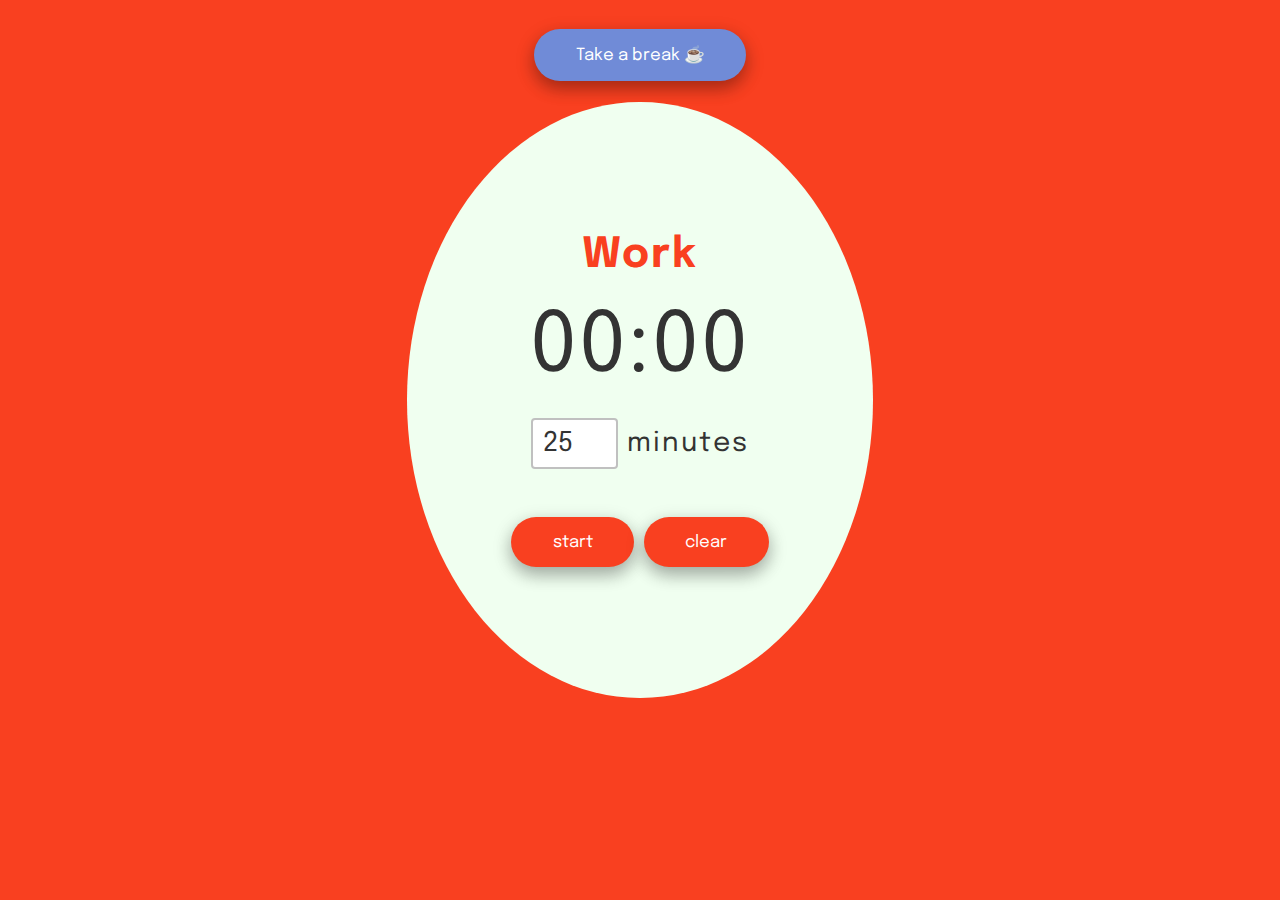
==== index.html @ 7b92fdb5 "Combine timer functions, update CSS" ====
<!DOCTYPE html>
<html lang='en'>
<head>
    <meta charset='UTF-8'>
    <meta http-equiv='X-UA-Compatible' content='IE=edge'>
    <meta name='viewport' content='width=device-width, initial-scale=1.0'>
    <link href='https://fonts.googleapis.com/css2?family=Epilogue:wght@300;400;500;600&display=swap' rel='stylesheet'>

    <title>Chun's Pomodoro Timer</title>
</head>
<body>
    
    <main class='center stack'>
        <button class='timer-button'>Take a break ☕️</button>
        <section class='one'>
            <h1>Work</h1>
            <p><span class='timer'>00:00</span></p>
            <form>
                <input type='number' value='25' id='length'>
                <label for='length'>minutes</label>
            </form>
            <p class='stack-sm'>
                <button class='start'>start</button>
                <button class='cancel'>clear</button>
            </p>
        </section>
    </main>
    <audio id='audio' src='http://www.soundjay.com/button/beep-07.wav' autoplay='false'></audio>

<script>
const startBtn = document.querySelector('.start');
const cancelBtn = document.querySelector('.cancel');
const timer = document.querySelector('.timer');
const showBtn = document.querySelector('.timer-button');
const sound = document.querySelector('#audio');
let heading = document.querySelector('h1');
let intervalId;
let time;
let updatedTime;

//Take a break ☕️
let startingMins;

//Custom timer lengths
const getCustomTime = () => {
    startingMins = document.querySelector('#length').value; //time we type in
    time = startingMins * 60;
}
        
function timerFunc() {
    if(updatedTime === time) {
        getCustomTime()
        let minutes = Math.floor(time / 60) //total seconds divided by 60
        let seconds = time % 60
        minutes = minutes < 10 ? '0' + minutes : minutes;
        seconds = seconds < 10 ? '0' + seconds : seconds;
        timer.textContent = `${minutes}:${seconds}`;
        time--;
    } else {
        let minutes = Math.floor(time / 60) //total seconds divided by 60
        let seconds = time % 60 //total seconds mod 60 (remainder of minutes)
        if(minutes < 0 && seconds < 0) {
            sound.play();
            return;
        } else {
            time--
        }
        minutes = minutes < 10 ? '0' + minutes : minutes;
        seconds = seconds < 10 ? '0' + seconds : seconds;
        timer.textContent = `${minutes}:${seconds}`;
    }
}

//Below: the updatedTime variable logs as undefined so this is just a way to
//compare it to the input value, and as they will always be not equal, the
//timeChanged function will always be true. And then this allows us to carry on
//with an if statement condition to get the getCustomTime function to look
//again at the input value which by that time is the latest one. 
const timeChanged = () => {
    return document.querySelector('#length').value !== updatedTime;
}

const startPause = () => {
    if(!intervalId) { //if not currently counting down
        intervalId = setInterval(timerFunc, 1000);
        startBtn.textContent = 'pause'; 
    } else {
        clearInterval(intervalId);
        intervalId = null; 
        startBtn.textContent = 'start';
    }
}

function triggerTimer() {
    if(time === startingMins * 60) { //If typed input has changed since last input 
        if(timeChanged() === true) { //this part causes the normal start pause functino to not work. 
            getCustomTime();
            console.log('get latest value')
        }
        startPause();
    } else if(time !== startingMins * 60) { //if typed input has not been changed since last input
        startPause();
    }
}
startBtn.addEventListener('click', triggerTimer);

function cancelTimer() {
    let alert2 = confirm('Are you sure you want to stop this session?')
    if(alert2) {
        startBtn.textContent = 'start';
        resetTimer()
    } else if(!alert2 && startBtn.textContent === 'start') { 
        startBtn.textContent = 'start';
    } else {
        startBtn.textContent = 'pause'; 
    }
}
cancelBtn.addEventListener('click', cancelTimer)

showBtn.textContent = 'Take a break ☕️' //has to be assignment operator here
function showTimer() {
    if(showBtn.textContent === 'Take a break ☕️') { //has to be comparison operator here
        heading.textContent = 'Break'
        showBtn.textContent = 'Back to work ✍️'; //has to be assignment operator here
        showBtn.style.backgroundColor = 'rgb(249, 64, 32)';
        startBtn.style.backgroundColor = 'rgb(112, 139, 215)';
        cancelBtn.style.backgroundColor = 'rgb(112, 139, 215)';
        document.body.style.backgroundColor = 'rgb(112, 139, 215)';
        heading.style.color = 'rgb(112, 139, 215)';
        document.body.style.transition = '.5s ease-out';
        resetTimer()
    } else if(showBtn.textContent === 'Back to work ✍️') {
        heading.textContent = 'Work'
        showBtn.textContent = 'Take a break ☕️';
        showBtn.style.backgroundColor = 'rgb(112, 139, 215)';
        startBtn.style.backgroundColor = 'rgb(249, 64, 32)';
        cancelBtn.style.backgroundColor = 'rgb(249, 64, 32)';
        document.body.style.backgroundColor = 'rgb(249, 64, 32)';
        heading.style.color = 'rgb(249, 64, 32)';
        document.body.style.transition = '.5s ease-out';
        resetTimer()
    }
}
showBtn.addEventListener('click', showTimer);

const resetTimer = () => {
    timer.textContent = '00:00'
    clearInterval(intervalId); 
    intervalId = null; //fixes having to click on start twice
    getCustomTime();
}

</script>
<style>
* {
    font-family: Epilogue;
    font-size: 1.3rem;
    color: rgb(249, 64, 32);
}
body {
    background: rgb(249, 64, 32);
}
.two {
    display: none;
}
.center {
    display: flex;
    flex-direction: column;
    max-width: 30rem;
    margin: auto;
    align-items: center;
    justify-content: center;
    letter-spacing: 0.1rem;
    text-align: center;
}
.stack > * {
    margin-top: 1rem;
}
.stack-sm > * {
    margin-top: 1rem;
}
h1 {
    font-size: 2rem;
}
h2 {
    font-size: 1rem;
}
input {
    color: #333;
    padding: .5rem;
    width: 3rem;
    border: 2px solid silver;
    border-radius: 4px;
}
button {
    background-color: rgb(249, 64, 32);
    border: none;
    border-radius: 1.5rem;
    color: white;
    padding: .8rem 2rem;
    text-align: center;
    font-size: .8rem;
    box-shadow: 0 8px 16px 0 rgba(0,0,0,0.2), 0 6px 20px 0 rgba(0,0,0,0.19);
}
.timer-button {
    background: rgb(112, 139, 215);
}
button:hover {
    cursor: pointer;
}
span {
    font-size: 4rem;
    color: #333;
}
section {
    background: honeydew;
    padding: 5rem;
    border-radius: 50%;
}
label {
    color: #333;
}


</style>
</body>

</html>
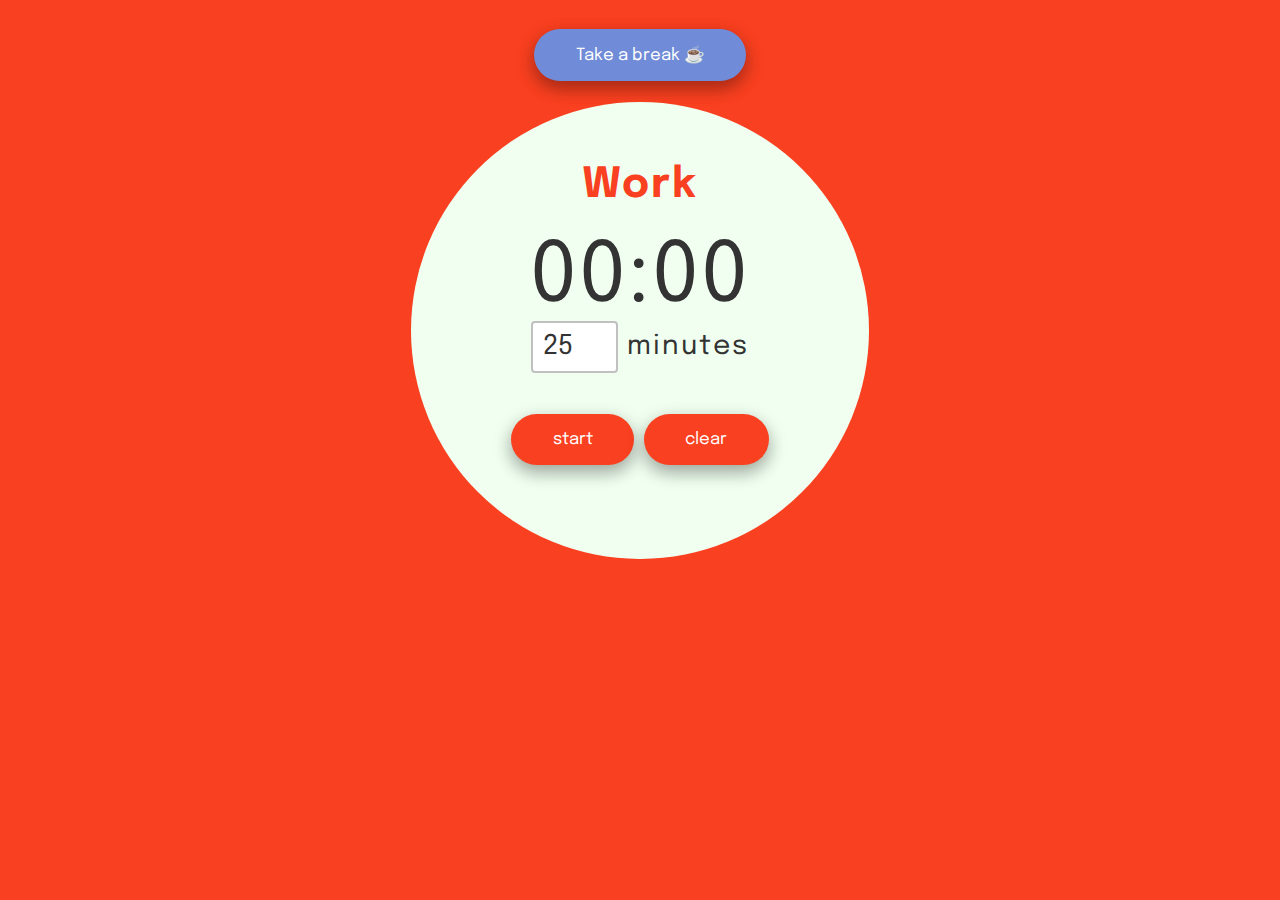
==== commit 9474b759: "Make into circle" ====
--- a/index.html
+++ b/index.html
@@ -12,17 +12,19 @@
     
     <main class='center stack'>
         <button class='timer-button'>Take a break ☕️</button>
-        <section class='one'>
+        <section class='circle'>
+          <section class='content'>
             <h1>Work</h1>
             <p><span class='timer'>00:00</span></p>
             <form>
                 <input type='number' value='25' id='length'>
                 <label for='length'>minutes</label>
             </form>
-            <p class='stack-sm'>
+            <p>
                 <button class='start'>start</button>
                 <button class='cancel'>clear</button>
             </p>
+          </section>
         </section>
     </main>
     <audio id='audio' src='http://www.soundjay.com/button/beep-07.wav' autoplay='false'></audio>
@@ -117,27 +119,30 @@
 }
 cancelBtn.addEventListener('click', cancelTimer)
 
-showBtn.textContent = 'Take a break ☕️' //has to be assignment operator here
 function showTimer() {
     if(showBtn.textContent === 'Take a break ☕️') { //has to be comparison operator here
         heading.textContent = 'Break'
         showBtn.textContent = 'Back to work ✍️'; //has to be assignment operator here
+        startBtn.textContent = 'start';
         showBtn.style.backgroundColor = 'rgb(249, 64, 32)';
         startBtn.style.backgroundColor = 'rgb(112, 139, 215)';
         cancelBtn.style.backgroundColor = 'rgb(112, 139, 215)';
         document.body.style.backgroundColor = 'rgb(112, 139, 215)';
         heading.style.color = 'rgb(112, 139, 215)';
         document.body.style.transition = '.5s ease-out';
+        document.querySelector('#length').value = '5';
         resetTimer()
     } else if(showBtn.textContent === 'Back to work ✍️') {
         heading.textContent = 'Work'
         showBtn.textContent = 'Take a break ☕️';
+        startBtn.textContent = 'start';
         showBtn.style.backgroundColor = 'rgb(112, 139, 215)';
         startBtn.style.backgroundColor = 'rgb(249, 64, 32)';
         cancelBtn.style.backgroundColor = 'rgb(249, 64, 32)';
         document.body.style.backgroundColor = 'rgb(249, 64, 32)';
         heading.style.color = 'rgb(249, 64, 32)';
         document.body.style.transition = '.5s ease-out';
+        document.querySelector('#length').value = '25';
         resetTimer()
     }
 }
@@ -159,9 +164,6 @@
 }
 body {
     background: rgb(249, 64, 32);
-}
-.two {
-    display: none;
 }
 .center {
     display: flex;
@@ -176,14 +178,11 @@
 .stack > * {
     margin-top: 1rem;
 }
-.stack-sm > * {
-    margin-top: 1rem;
-}
 h1 {
     font-size: 2rem;
 }
-h2 {
-    font-size: 1rem;
+p {
+    margin: 0;
 }
 input {
     color: #333;
@@ -191,12 +190,14 @@
     width: 3rem;
     border: 2px solid silver;
     border-radius: 4px;
+    margin-bottom: 1rem;
 }
 button {
     background-color: rgb(249, 64, 32);
     border: none;
     border-radius: 1.5rem;
     color: white;
+    margin-top: 1rem;
     padding: .8rem 2rem;
     text-align: center;
     font-size: .8rem;
@@ -212,10 +213,16 @@
     font-size: 4rem;
     color: #333;
 }
-section {
+.circle {
     background: honeydew;
-    padding: 5rem;
     border-radius: 50%;
+    border-width: 2rem;
+    border-color: black;
+    width: 22rem;
+    height: 22rem;
+}
+.content {
+    margin-top: 3rem;
 }
 label {
     color: #333;
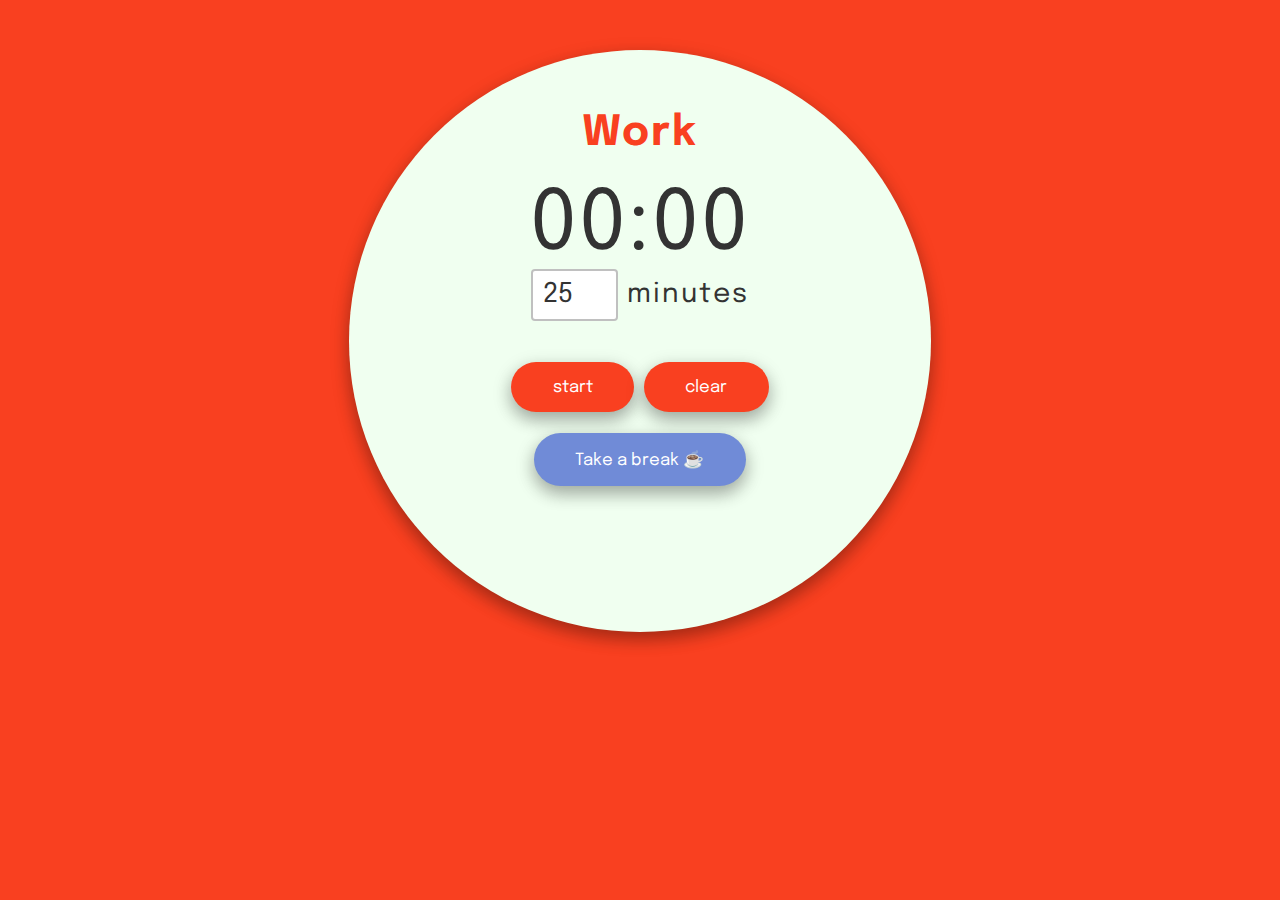
==== commit 75e1b342: "Add animation" ====
--- a/index.html
+++ b/index.html
@@ -11,21 +11,32 @@
 <body>
     
     <main class='center stack'>
-        <button class='timer-button'>Take a break ☕️</button>
-        <section class='circle'>
-          <section class='content'>
-            <h1>Work</h1>
-            <p><span class='timer'>00:00</span></p>
-            <form>
-                <input type='number' value='25' id='length'>
-                <label for='length'>minutes</label>
-            </form>
-            <p>
-                <button class='start'>start</button>
-                <button class='cancel'>clear</button>
-            </p>
-          </section>
+      <section class='space'>
+
+            <div class='circle1'></div>
+            <div class ='circle2'></div>
+            <div class='box1'></div>
+            <div class='box2'></div>
+            <div class='box3'></div>
+            <div class='box4'></div>
+
+        <section id='inner-circle'>
+            <section class='content'>
+               <h1>Work</h1>
+               <p><span class='timer'>00:00</span></p>
+               <form>
+                   <input type='number' value='25' id='length'>
+                   <label for='length'>minutes</label>
+               </form>
+               <p>
+                   <button class='start'>start</button>
+                   <button class='cancel'>clear</button><br>
+                   <button class='timer-button'>Take a break ☕️</button>
+               </p>
+            </section>
         </section>
+      </section>
+          
     </main>
     <audio id='audio' src='http://www.soundjay.com/button/beep-07.wav' autoplay='false'></audio>
 
@@ -35,6 +46,12 @@
 const timer = document.querySelector('.timer');
 const showBtn = document.querySelector('.timer-button');
 const sound = document.querySelector('#audio');
+const box1 = document.querySelector('.box1')
+const box2 = document.querySelector('.box2')
+const box3 = document.querySelector('.box3')
+const box4 = document.querySelector('.box4')
+const outerCircle = document.querySelector('.outer-circle');
+const circle2 = document.querySelector('.circle2')
 let heading = document.querySelector('h1');
 let intervalId;
 let time;
@@ -90,6 +107,10 @@
         clearInterval(intervalId);
         intervalId = null; 
         startBtn.textContent = 'start';
+        box1.style.transition = 'transform 0s linear';
+        // box2.style.transition = '0s'
+        // box3.style.transition = '0s'
+        // box4.style.transition = '0s'
     }
 }
 
@@ -103,6 +124,15 @@
     } else if(time !== startingMins * 60) { //if typed input has not been changed since last input
         startPause();
     }
+    box1.style.transition = 'transform 60s linear';
+    box1.style.transform = 'rotate(360deg)';
+    box2.style.transition = 'transform 45s linear 15s';
+    box2.style.transform = 'rotate(270deg)';
+    box3.style.transition = 'transform 30s linear 30s';
+    box3.style.transform = 'rotate(180deg)';
+    box4.style.transition = 'transform 15s linear 45s';
+    box4.style.transform = 'rotate(90deg)';
+    circle2.classList.add('animated');
 }
 startBtn.addEventListener('click', triggerTimer);
 
@@ -131,6 +161,14 @@
         heading.style.color = 'rgb(112, 139, 215)';
         document.body.style.transition = '.5s ease-out';
         document.querySelector('#length').value = '5';
+        box1.style.backgroundColor = 'rgb(112, 139, 215)';
+        box1.style.transition = '.5s ease-out';
+        box2.style.backgroundColor = 'rgb(112, 139, 215)';
+        box2.style.transition = '.5s ease-out';
+        box3.style.backgroundColor = 'rgb(112, 139, 215)';
+        box3.style.transition = '.5s ease-out';
+        box4.style.backgroundColor = 'rgb(112, 139, 215)';
+        box4.style.transition = '.5s ease-out';
         resetTimer()
     } else if(showBtn.textContent === 'Back to work ✍️') {
         heading.textContent = 'Work'
@@ -143,6 +181,14 @@
         heading.style.color = 'rgb(249, 64, 32)';
         document.body.style.transition = '.5s ease-out';
         document.querySelector('#length').value = '25';
+        box1.style.backgroundColor = 'rgb(249, 64, 32)';
+        box1.style.transition = '.5s ease-out';
+        box2.style.backgroundColor = 'rgb(249, 64, 32)';
+        box2.style.transition = '.5s ease-out';
+        box3.style.backgroundColor = 'rgb(249, 64, 32)';
+        box3.style.transition = '.5s ease-out';
+        box4.style.backgroundColor = 'rgb(249, 64, 32)';
+        box4.style.transition = '.5s ease-out';
         resetTimer()
     }
 }
@@ -213,16 +259,90 @@
     font-size: 4rem;
     color: #333;
 }
-.circle {
+.space {
+    position: relative;
+    width: 30rem;
+    height: 30rem;
+    align-items: center;
+    justify-content: center;
+    display: flex;
+}
+.circle1{
+    position: absolute;
+    border-radius: 50%;
+    border: 2.5rem solid honeydew;
+    width: 25rem;
+    height: 25rem;
+}
+.box1, .box2, .box3, .box4 {
+    position: absolute;
+    width: 15rem;
+    height: 15rem;
+    background:rgb(249, 64, 32);
+    z-index: 2;
+}
+.box1 {
+    right: 0;
+    top: 0;
+    transform-origin: bottom left;
+    z-index: 2;
+}
+.box2 {
+    right: 0;
+    bottom: 0;
+    transform-origin: top left;
+} 
+.box3 {
+    left: 0;
+    bottom: 0;
+    transform-origin: top right;
+} 
+.box4 {
+    left: 0;
+    top: 0;
+    transform-origin: bottom right;
+} 
+.circle2 {
+    border: 2.5rem solid honeydew;
+    width: 12.5rem;
+    height: 25rem;
+    position: absolute;
+    top: 0;
+    right: 0;
+    border-top-right-radius: 27.5rem;
+    border-bottom-right-radius: 27.5rem;
+    border-left: 0;
+    z-index: 3;
+    opacity: 0;
+}
+.circle2.animated {
+    animation: do 0s 31s forwards;
+}
+@keyframes do {
+    0% {
+        opacity: 0;
+    }
+    100% {
+        opacity: 1;
+    }
+}
+/* @keyframes do2 {
+    0% {
+        opacity: 1;
+    }
+} */
+#inner-circle {
+    position: absolute;
     background: honeydew;
     border-radius: 50%;
-    border-width: 2rem;
-    border-color: black;
-    width: 22rem;
-    height: 22rem;
+    width: 28rem;
+    height: 28rem;
+    z-index: 3;
+    box-shadow: 0 8px 16px 0 rgba(0,0,0,0.2), 0 6px 20px 0 rgba(0,0,0,0.19);
 }
 .content {
     margin-top: 3rem;
+    z-index: 2;
 }
 label {
     color: #333;
@@ -232,4 +352,5 @@
 </style>
 </body>
 
-</html>+</html>
+
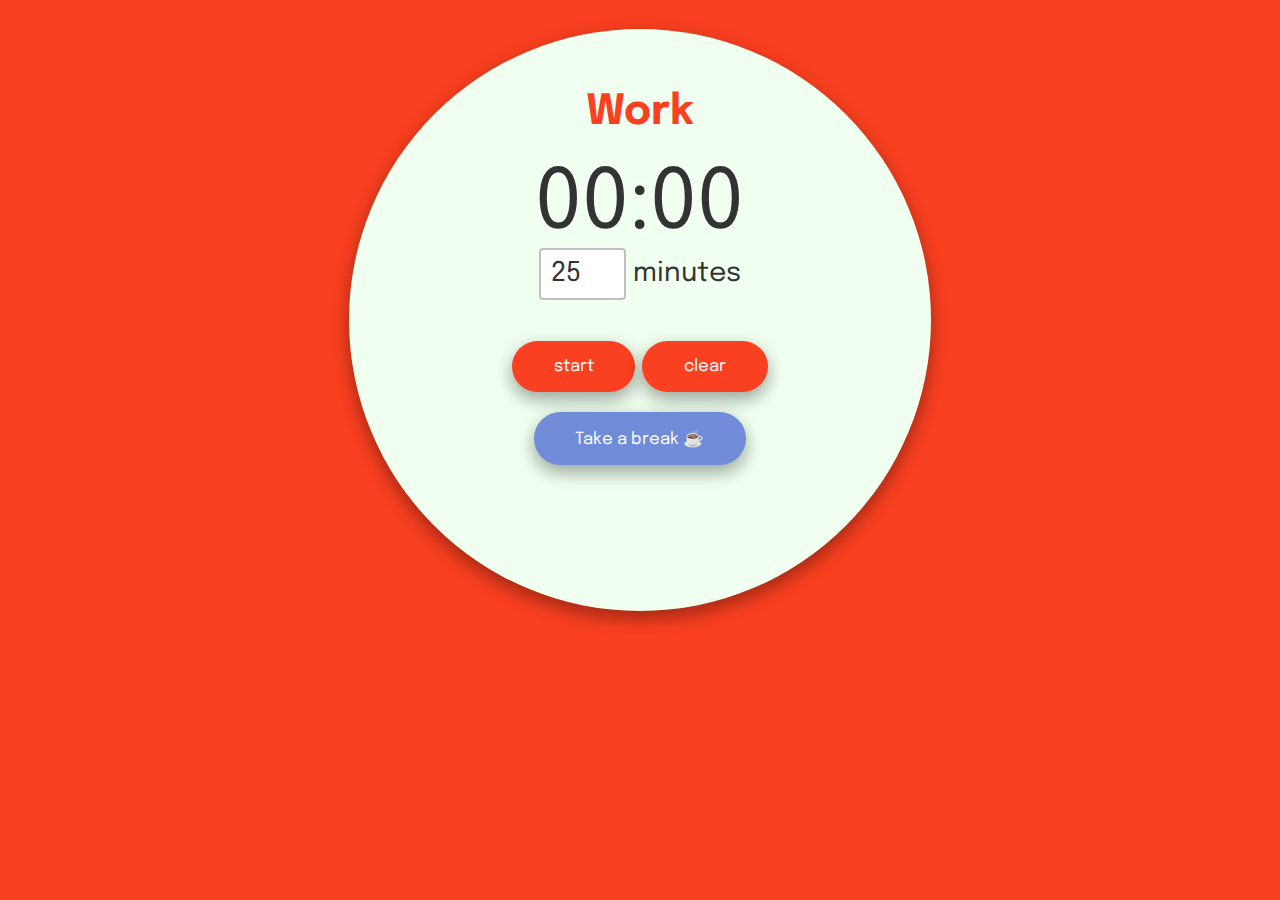
==== commit 133fbeab: "Add dial animation to desktop view" ====
--- a/index.html
+++ b/index.html
@@ -5,20 +5,20 @@
     <meta http-equiv='X-UA-Compatible' content='IE=edge'>
     <meta name='viewport' content='width=device-width, initial-scale=1.0'>
     <link href='https://fonts.googleapis.com/css2?family=Epilogue:wght@300;400;500;600&display=swap' rel='stylesheet'>
-
+    <link rel="stylesheet" href="style.css">
     <title>Chun's Pomodoro Timer</title>
 </head>
 <body>
     
-    <main class='center stack'>
+    <main class='center'>
       <section class='space'>
 
-            <div class='circle1'></div>
-            <div class ='circle2'></div>
-            <div class='box1'></div>
-            <div class='box2'></div>
-            <div class='box3'></div>
-            <div class='box4'></div>
+        <div class='circle1'></div>
+        <div class='circle2'></div>
+        <div class='box1'></div>
+        <div class='box2'></div>
+        <div class='box3'></div>
+        <div class='box4'></div>
 
         <section id='inner-circle'>
             <section class='content'>
@@ -28,16 +28,17 @@
                    <input type='number' value='25' id='length'>
                    <label for='length'>minutes</label>
                </form>
-               <p>
+               <p class='button-group'>
                    <button class='start'>start</button>
                    <button class='cancel'>clear</button><br>
                    <button class='timer-button'>Take a break ☕️</button>
                </p>
             </section>
         </section>
+
       </section>
-          
     </main>
+
     <audio id='audio' src='http://www.soundjay.com/button/beep-07.wav' autoplay='false'></audio>
 
 <script>
@@ -51,7 +52,6 @@
 const box3 = document.querySelector('.box3')
 const box4 = document.querySelector('.box4')
 const outerCircle = document.querySelector('.outer-circle');
-const circle2 = document.querySelector('.circle2')
 let heading = document.querySelector('h1');
 let intervalId;
 let time;
@@ -132,7 +132,6 @@
     box3.style.transform = 'rotate(180deg)';
     box4.style.transition = 'transform 15s linear 45s';
     box4.style.transform = 'rotate(90deg)';
-    circle2.classList.add('animated');
 }
 startBtn.addEventListener('click', triggerTimer);
 
@@ -202,154 +201,7 @@
 }
 
 </script>
-<style>
-* {
-    font-family: Epilogue;
-    font-size: 1.3rem;
-    color: rgb(249, 64, 32);
-}
-body {
-    background: rgb(249, 64, 32);
-}
-.center {
-    display: flex;
-    flex-direction: column;
-    max-width: 30rem;
-    margin: auto;
-    align-items: center;
-    justify-content: center;
-    letter-spacing: 0.1rem;
-    text-align: center;
-}
-.stack > * {
-    margin-top: 1rem;
-}
-h1 {
-    font-size: 2rem;
-}
-p {
-    margin: 0;
-}
-input {
-    color: #333;
-    padding: .5rem;
-    width: 3rem;
-    border: 2px solid silver;
-    border-radius: 4px;
-    margin-bottom: 1rem;
-}
-button {
-    background-color: rgb(249, 64, 32);
-    border: none;
-    border-radius: 1.5rem;
-    color: white;
-    margin-top: 1rem;
-    padding: .8rem 2rem;
-    text-align: center;
-    font-size: .8rem;
-    box-shadow: 0 8px 16px 0 rgba(0,0,0,0.2), 0 6px 20px 0 rgba(0,0,0,0.19);
-}
-.timer-button {
-    background: rgb(112, 139, 215);
-}
-button:hover {
-    cursor: pointer;
-}
-span {
-    font-size: 4rem;
-    color: #333;
-}
-.space {
-    position: relative;
-    width: 30rem;
-    height: 30rem;
-    align-items: center;
-    justify-content: center;
-    display: flex;
-}
-.circle1{
-    position: absolute;
-    border-radius: 50%;
-    border: 2.5rem solid honeydew;
-    width: 25rem;
-    height: 25rem;
-}
-.box1, .box2, .box3, .box4 {
-    position: absolute;
-    width: 15rem;
-    height: 15rem;
-    background:rgb(249, 64, 32);
-    z-index: 2;
-}
-.box1 {
-    right: 0;
-    top: 0;
-    transform-origin: bottom left;
-    z-index: 2;
-}
-.box2 {
-    right: 0;
-    bottom: 0;
-    transform-origin: top left;
-} 
-.box3 {
-    left: 0;
-    bottom: 0;
-    transform-origin: top right;
-} 
-.box4 {
-    left: 0;
-    top: 0;
-    transform-origin: bottom right;
-} 
-.circle2 {
-    border: 2.5rem solid honeydew;
-    width: 12.5rem;
-    height: 25rem;
-    position: absolute;
-    top: 0;
-    right: 0;
-    border-top-right-radius: 27.5rem;
-    border-bottom-right-radius: 27.5rem;
-    border-left: 0;
-    z-index: 3;
-    opacity: 0;
-}
-.circle2.animated {
-    animation: do 0s 31s forwards;
-}
-@keyframes do {
-    0% {
-        opacity: 0;
-    }
-    100% {
-        opacity: 1;
-    }
-}
-/* @keyframes do2 {
-    0% {
-        opacity: 1;
-    }
-} */
-#inner-circle {
-    position: absolute;
-    background: honeydew;
-    border-radius: 50%;
-    width: 28rem;
-    height: 28rem;
-    z-index: 3;
-    box-shadow: 0 8px 16px 0 rgba(0,0,0,0.2), 0 6px 20px 0 rgba(0,0,0,0.19);
-}
-.content {
-    margin-top: 3rem;
-    z-index: 2;
-}
-label {
-    color: #333;
-}
-
-
-</style>
+
 </body>
 
 </html>
--- a/style.css
+++ b/style.css
@@ -0,0 +1,173 @@
+* {
+    font-family: Epilogue;
+    font-size: 1.3rem;
+    color: rgb(249, 64, 32);
+}
+body {
+    background: rgb(249, 64, 32);
+}
+.center {
+    display: flex;
+    justify-content: center;
+    text-align: center;
+}
+h1 {
+    font-size: 2rem;
+    z-index: 4;
+}
+p {
+    margin: 0;
+}
+input {
+    color: #333;
+    padding: .5rem;
+    width: 3rem;
+    border: 2px solid silver;
+    border-radius: 4px;
+    margin-bottom: 1rem;
+}
+button {
+    background-color: rgb(249, 64, 32);
+    border: none;
+    border-radius: 1.5rem;
+    color: white;
+    margin-top: 1rem;
+    padding: .8rem 2rem;
+    text-align: center;
+    font-size: .8rem;
+    box-shadow: 0 8px 16px 0 rgba(0,0,0,0.2), 0 6px 20px 0 rgba(0,0,0,0.19);
+}
+.timer-button {
+    background: rgb(112, 139, 215);
+}
+button:hover {
+    cursor: pointer;
+}
+span {
+    font-size: 4rem;
+    color: #333;
+}
+.space {
+    position: relative;
+    width: 30rem;
+    height: 30rem;
+    align-items: center;
+    justify-content: center;
+    display: flex;
+}
+.circle1 {
+    position: absolute;
+    border-radius: 50%;
+    border: 2.5rem solid honeydew;
+    width: 25rem;
+    height: 25rem;
+}
+.circle2 {
+    border: 2.5rem solid honeydew;
+    width: 12.5rem;
+    height: 25rem;
+    position: absolute;
+    top: 0;
+    right: 0;
+    border-top-right-radius: 27.5rem;
+    border-bottom-right-radius: 27.5rem;
+    border-left: 0;
+    opacity: 0;
+    z-index: 2;
+    animation: do 0s 31s forwards;
+}
+@keyframes do {
+    0% {
+        opacity: 0;
+    }
+    100% {
+        opacity: 1;
+        z-index: 2;
+    }
+}
+.box1, .box2, .box3, .box4 {
+    position: absolute;
+    width: 15rem;
+    height: 15rem;
+    background:rgb(249, 64, 32);
+    z-index: 1;
+}
+.box1 {
+    right: 0;
+    top: 0;
+    transform-origin: bottom left;
+}
+.box2 {
+    right: 0;
+    bottom: 0;
+    transform-origin: top left;
+} 
+.box3 {
+    left: 0;
+    bottom: 0;
+    transform-origin: top right;
+} 
+.box4 {
+    left: 0;
+    top: 0;
+    transform-origin: bottom right;
+} 
+/* @keyframes do2 {
+    0% {
+        opacity: 1;
+    }
+} */
+#inner-circle {
+    position: absolute;
+    background: honeydew;
+    border-radius: 50%;
+    width: 28rem;
+    height: 28rem;
+    z-index: 2;
+    box-shadow: 0 8px 16px 0 rgba(0,0,0,0.2), 0 6px 20px 0 rgba(0,0,0,0.19);
+}
+.content {
+    margin-top: 3rem;
+}
+label {
+    color: #333;
+}
+
+@media only screen and (max-width: 600px) {
+    .circle1{
+        border: 2.2rem solid honeydew;
+        width: 13rem;
+        height: 13rem;
+    }
+    .circle2 {
+        border: 2.2rem solid honeydew;
+        width: 6.5rem;
+        height: 13rem;
+        position: relative;
+    }
+    #inner-circle {
+        width: 12em;
+        height: 12em;
+    }
+    .timer {
+        font-size: 1.5rem;
+    }
+    h1 {
+        margin-bottom: 1rem;
+    }
+    form {
+        margin-top: 1rem;
+    }
+    label {
+        font-size: 1rem;
+    }
+    input {
+        font-size: 1rem;
+        height: .8rem;
+        width: 2.4rem;
+    }
+    .button-group {
+        margin-top: 6rem;
+    }
+}
+
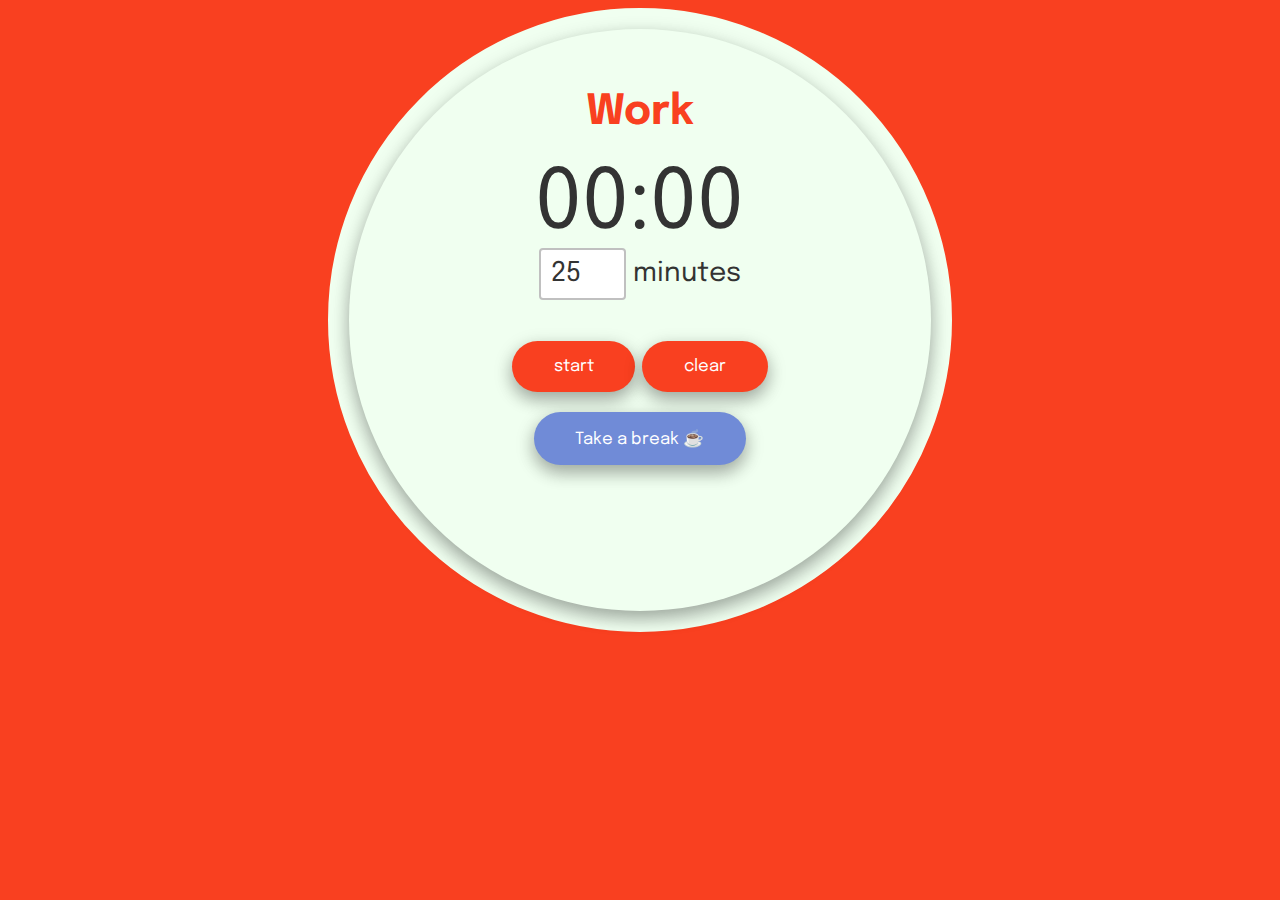
==== commit 71ee663f: "Make dial animation correspond to custom time" ====
--- a/index.html
+++ b/index.html
@@ -30,7 +30,7 @@
                </form>
                <p class='button-group'>
                    <button class='start'>start</button>
-                   <button class='cancel'>clear</button><br>
+                   <button class='clear'>clear</button><br>
                    <button class='timer-button'>Take a break ☕️</button>
                </p>
             </section>
@@ -41,167 +41,7 @@
 
     <audio id='audio' src='http://www.soundjay.com/button/beep-07.wav' autoplay='false'></audio>
 
-<script>
-const startBtn = document.querySelector('.start');
-const cancelBtn = document.querySelector('.cancel');
-const timer = document.querySelector('.timer');
-const showBtn = document.querySelector('.timer-button');
-const sound = document.querySelector('#audio');
-const box1 = document.querySelector('.box1')
-const box2 = document.querySelector('.box2')
-const box3 = document.querySelector('.box3')
-const box4 = document.querySelector('.box4')
-const outerCircle = document.querySelector('.outer-circle');
-let heading = document.querySelector('h1');
-let intervalId;
-let time;
-let updatedTime;
-
-//Take a break ☕️
-let startingMins;
-
-//Custom timer lengths
-const getCustomTime = () => {
-    startingMins = document.querySelector('#length').value; //time we type in
-    time = startingMins * 60;
-}
-        
-function timerFunc() {
-    if(updatedTime === time) {
-        getCustomTime()
-        let minutes = Math.floor(time / 60) //total seconds divided by 60
-        let seconds = time % 60
-        minutes = minutes < 10 ? '0' + minutes : minutes;
-        seconds = seconds < 10 ? '0' + seconds : seconds;
-        timer.textContent = `${minutes}:${seconds}`;
-        time--;
-    } else {
-        let minutes = Math.floor(time / 60) //total seconds divided by 60
-        let seconds = time % 60 //total seconds mod 60 (remainder of minutes)
-        if(minutes < 0 && seconds < 0) {
-            sound.play();
-            return;
-        } else {
-            time--
-        }
-        minutes = minutes < 10 ? '0' + minutes : minutes;
-        seconds = seconds < 10 ? '0' + seconds : seconds;
-        timer.textContent = `${minutes}:${seconds}`;
-    }
-}
-
-//Below: the updatedTime variable logs as undefined so this is just a way to
-//compare it to the input value, and as they will always be not equal, the
-//timeChanged function will always be true. And then this allows us to carry on
-//with an if statement condition to get the getCustomTime function to look
-//again at the input value which by that time is the latest one. 
-const timeChanged = () => {
-    return document.querySelector('#length').value !== updatedTime;
-}
-
-const startPause = () => {
-    if(!intervalId) { //if not currently counting down
-        intervalId = setInterval(timerFunc, 1000);
-        startBtn.textContent = 'pause'; 
-    } else {
-        clearInterval(intervalId);
-        intervalId = null; 
-        startBtn.textContent = 'start';
-        box1.style.transition = 'transform 0s linear';
-        // box2.style.transition = '0s'
-        // box3.style.transition = '0s'
-        // box4.style.transition = '0s'
-    }
-}
-
-function triggerTimer() {
-    if(time === startingMins * 60) { //If typed input has changed since last input 
-        if(timeChanged() === true) { //this part causes the normal start pause functino to not work. 
-            getCustomTime();
-            console.log('get latest value')
-        }
-        startPause();
-    } else if(time !== startingMins * 60) { //if typed input has not been changed since last input
-        startPause();
-    }
-    box1.style.transition = 'transform 60s linear';
-    box1.style.transform = 'rotate(360deg)';
-    box2.style.transition = 'transform 45s linear 15s';
-    box2.style.transform = 'rotate(270deg)';
-    box3.style.transition = 'transform 30s linear 30s';
-    box3.style.transform = 'rotate(180deg)';
-    box4.style.transition = 'transform 15s linear 45s';
-    box4.style.transform = 'rotate(90deg)';
-}
-startBtn.addEventListener('click', triggerTimer);
-
-function cancelTimer() {
-    let alert2 = confirm('Are you sure you want to stop this session?')
-    if(alert2) {
-        startBtn.textContent = 'start';
-        resetTimer()
-    } else if(!alert2 && startBtn.textContent === 'start') { 
-        startBtn.textContent = 'start';
-    } else {
-        startBtn.textContent = 'pause'; 
-    }
-}
-cancelBtn.addEventListener('click', cancelTimer)
-
-function showTimer() {
-    if(showBtn.textContent === 'Take a break ☕️') { //has to be comparison operator here
-        heading.textContent = 'Break'
-        showBtn.textContent = 'Back to work ✍️'; //has to be assignment operator here
-        startBtn.textContent = 'start';
-        showBtn.style.backgroundColor = 'rgb(249, 64, 32)';
-        startBtn.style.backgroundColor = 'rgb(112, 139, 215)';
-        cancelBtn.style.backgroundColor = 'rgb(112, 139, 215)';
-        document.body.style.backgroundColor = 'rgb(112, 139, 215)';
-        heading.style.color = 'rgb(112, 139, 215)';
-        document.body.style.transition = '.5s ease-out';
-        document.querySelector('#length').value = '5';
-        box1.style.backgroundColor = 'rgb(112, 139, 215)';
-        box1.style.transition = '.5s ease-out';
-        box2.style.backgroundColor = 'rgb(112, 139, 215)';
-        box2.style.transition = '.5s ease-out';
-        box3.style.backgroundColor = 'rgb(112, 139, 215)';
-        box3.style.transition = '.5s ease-out';
-        box4.style.backgroundColor = 'rgb(112, 139, 215)';
-        box4.style.transition = '.5s ease-out';
-        resetTimer()
-    } else if(showBtn.textContent === 'Back to work ✍️') {
-        heading.textContent = 'Work'
-        showBtn.textContent = 'Take a break ☕️';
-        startBtn.textContent = 'start';
-        showBtn.style.backgroundColor = 'rgb(112, 139, 215)';
-        startBtn.style.backgroundColor = 'rgb(249, 64, 32)';
-        cancelBtn.style.backgroundColor = 'rgb(249, 64, 32)';
-        document.body.style.backgroundColor = 'rgb(249, 64, 32)';
-        heading.style.color = 'rgb(249, 64, 32)';
-        document.body.style.transition = '.5s ease-out';
-        document.querySelector('#length').value = '25';
-        box1.style.backgroundColor = 'rgb(249, 64, 32)';
-        box1.style.transition = '.5s ease-out';
-        box2.style.backgroundColor = 'rgb(249, 64, 32)';
-        box2.style.transition = '.5s ease-out';
-        box3.style.backgroundColor = 'rgb(249, 64, 32)';
-        box3.style.transition = '.5s ease-out';
-        box4.style.backgroundColor = 'rgb(249, 64, 32)';
-        box4.style.transition = '.5s ease-out';
-        resetTimer()
-    }
-}
-showBtn.addEventListener('click', showTimer);
-
-const resetTimer = () => {
-    timer.textContent = '00:00'
-    clearInterval(intervalId); 
-    intervalId = null; //fixes having to click on start twice
-    getCustomTime();
-}
-
-</script>
-
+<script src="app.js"></script>
 </body>
 
 </html>
--- a/style.css
+++ b/style.css
@@ -54,6 +54,7 @@
     align-items: center;
     justify-content: center;
     display: flex;
+    box-sizing: border-box;
 }
 .circle1 {
     position: absolute;
@@ -74,6 +75,8 @@
     border-left: 0;
     opacity: 0;
     z-index: 2;
+}
+/* .animated {
     animation: do 0s 31s forwards;
 }
 @keyframes do {
@@ -84,12 +87,16 @@
         opacity: 1;
         z-index: 2;
     }
-}
+} */
+/* @keyframes do2 {
+    0% {
+        opacity: 1;
+    }
+} */
 .box1, .box2, .box3, .box4 {
     position: absolute;
     width: 15rem;
     height: 15rem;
-    background:rgb(249, 64, 32);
     z-index: 1;
 }
 .box1 {
@@ -112,11 +119,22 @@
     top: 0;
     transform-origin: bottom right;
 } 
-/* @keyframes do2 {
-    0% {
-        opacity: 1;
-    }
-} */
+.rotate1 {
+    /* transition: transform 60s linear; */
+    transform: rotate(360deg);
+}
+.rotate2 {
+    /* transition: transform 45s linear 15s; */
+    transform: rotate(270deg);
+}
+.rotate3 {
+    /* transition: transform 30s linear 30s; */
+    transform: rotate(180deg);
+}    
+.rotate4 {
+    /* transition: transform 15s linear 45s; */
+    transform: rotate(90deg);
+}
 #inner-circle {
     position: absolute;
     background: honeydew;
@@ -134,21 +152,34 @@
 }
 
 @media only screen and (max-width: 600px) {
-    .circle1{
-        border: 2.2rem solid honeydew;
-        width: 13rem;
-        height: 13rem;
+    .space {
+        width: 15rem;
+        height: 15rem;
+        margin-top: 2rem;
+    }
+    .circle1 {
+        border: 1.25rem solid honeydew;
+        width: 12.5rem;
+        height: 12.5rem;
     }
     .circle2 {
-        border: 2.2rem solid honeydew;
-        width: 6.5rem;
-        height: 13rem;
-        position: relative;
+        border: 1.25rem solid honeydew;
+        width: 6.25rem;
+        height: 12.5rem;
+        border-left: 0;
     }
     #inner-circle {
-        width: 12em;
-        height: 12em;
-    }
+        width: 14rem;
+        height: 14rem;
+    }
+    .box1, .box2, .box3, .box4 {
+        position: absolute;
+        width: 7.5rem;
+        height: 7.5rem;
+        background:rgb(249, 64, 32);
+        z-index: 1;
+    }
+    
     .timer {
         font-size: 1.5rem;
     }
@@ -167,7 +198,7 @@
         width: 2.4rem;
     }
     .button-group {
-        margin-top: 6rem;
+        margin-top: 5rem;
     }
 }
 
